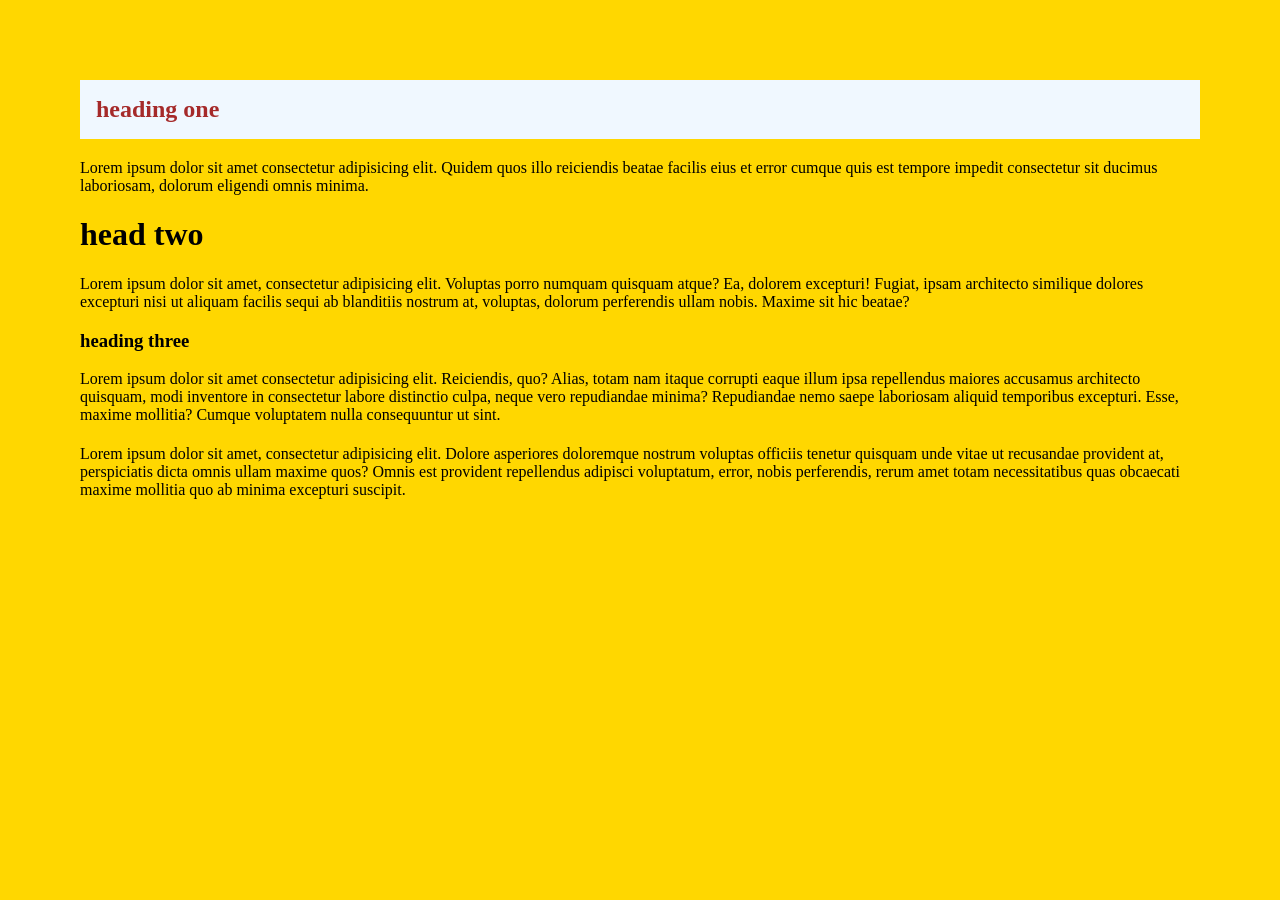
==== week2/index.html @ 1b95c394 "started week2 leason" ====
<!DOCTYPE html>
<html lang="en">
<head>
    <meta charset="UTF-8">
    <meta name="viewport" content="width=device-width, initial-scale=1.0">
    <title>CSS foundation</title>
    <link rel="stylesheet" href="style.css">
</head>
<body>
    <h2>heading one</h2>
    <p>    Lorem ipsum dolor sit amet consectetur adipisicing elit. Quidem quos illo reiciendis beatae facilis eius et error cumque quis est tempore impedit consectetur sit ducimus laboriosam, dolorum eligendi omnis minima.</p>

    <h1> head two</h1>
    <pc style="color: black;">Lorem ipsum dolor sit amet, consectetur adipisicing elit. Voluptas porro numquam quisquam atque? Ea, dolorem excepturi! Fugiat, ipsam architecto similique dolores excepturi nisi ut aliquam facilis sequi ab blanditiis nostrum at, voluptas, dolorum perferendis ullam nobis. Maxime sit hic beatae?</p>


    <h3> heading three</h3>
    <p>Lorem ipsum dolor sit amet consectetur adipisicing elit. Reiciendis, quo? Alias, totam nam itaque corrupti eaque illum ipsa repellendus maiores accusamus architecto quisquam, modi inventore in consectetur labore distinctio culpa, neque vero repudiandae minima? Repudiandae nemo saepe laboriosam aliquid temporibus excepturi. Esse, maxime mollitia? Cumque voluptatem nulla consequuntur ut sint.</p>

    <h4></h4>
    <p>Lorem ipsum dolor sit amet, consectetur adipisicing elit. Dolore asperiores doloremque nostrum voluptas officiis tenetur quisquam unde vitae ut recusandae provident at, perspiciatis dicta omnis ullam maxime quos? Omnis est provident repellendus adipisci voluptatum, error, nobis perferendis, rerum amet totam necessitatibus quas obcaecati maxime mollitia quo ab minima excepturi suscipit.</p>
    
</body>
</html>
---- week2/style.css ----
/* Element selector */
body{ 
    font-family: 'Times New Roman', Times, serif;
margin: 5rem;
background-color: gold;
}

h2{
    color:  brown;
    background-color: aliceblue;
    padding: 1rem;



}
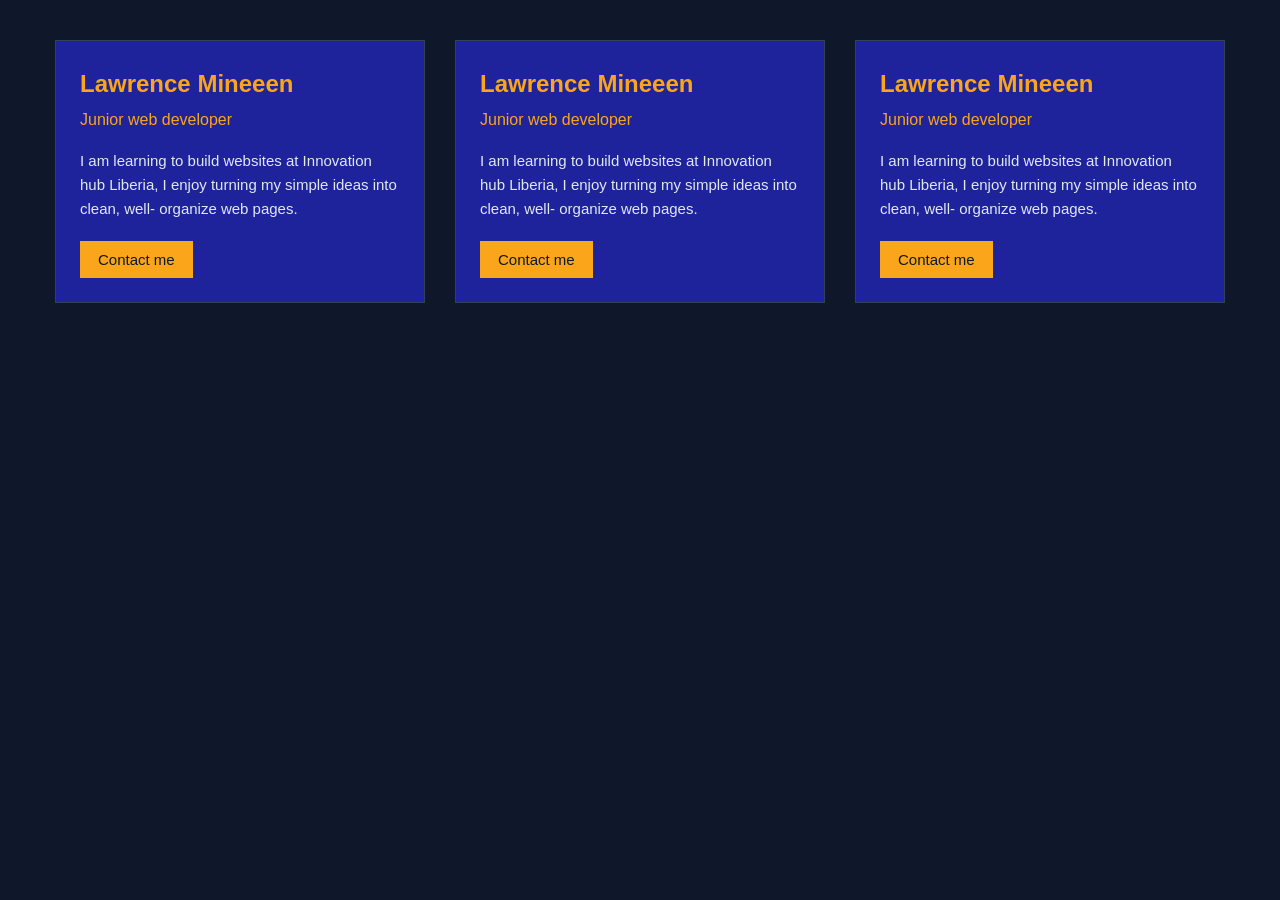
==== commit 0b86b675: "completed the CSS foundation" ====
--- a/week2/index.html
+++ b/week2/index.html
@@ -3,22 +3,37 @@
 <head>
     <meta charset="UTF-8">
     <meta name="viewport" content="width=device-width, initial-scale=1.0">
-    <title>CSS foundation</title>
+    <title>My Profile card</title>
     <link rel="stylesheet" href="style.css">
 </head>
 <body>
-    <h2>heading one</h2>
-    <p>    Lorem ipsum dolor sit amet consectetur adipisicing elit. Quidem quos illo reiciendis beatae facilis eius et error cumque quis est tempore impedit consectetur sit ducimus laboriosam, dolorum eligendi omnis minima.</p>
+    <div class="container">
+ <div id="Profile" class="card">
+    <h1 id="name">Lawrence Mineeen</h1>
+<p class="role">Junior web developer</p>
+<p class="bio">I am learning to build websites at Innovation hub Liberia,
+    I enjoy turning my simple ideas into clean, well- organize web pages.  </p>
 
-    <h1> head two</h1>
-    <pc style="color: black;">Lorem ipsum dolor sit amet, consectetur adipisicing elit. Voluptas porro numquam quisquam atque? Ea, dolorem excepturi! Fugiat, ipsam architecto similique dolores excepturi nisi ut aliquam facilis sequi ab blanditiis nostrum at, voluptas, dolorum perferendis ullam nobis. Maxime sit hic beatae?</p>
+<button type="button" class="btn"> Contact me</button>
+ </div>  
+ 
+ <div id="Profile" class="card">
+    <h1 id="name">Lawrence Mineeen</h1>
+<p class="role">Junior web developer</p>
+<p class="bio">I am learning to build websites at Innovation hub Liberia,
+    I enjoy turning my simple ideas into clean, well- organize web pages.  </p>
 
+<button type="button" class="btn"> Contact me</button>
+ </div>  
+ <div id="Profile" class="card">
+    <h1 id="name">Lawrence Mineeen</h1>
+<p class="role">Junior web developer</p>
+<p class="bio">I am learning to build websites at Innovation hub Liberia,
+    I enjoy turning my simple ideas into clean, well- organize web pages.  </p>
 
-    <h3> heading three</h3>
-    <p>Lorem ipsum dolor sit amet consectetur adipisicing elit. Reiciendis, quo? Alias, totam nam itaque corrupti eaque illum ipsa repellendus maiores accusamus architecto quisquam, modi inventore in consectetur labore distinctio culpa, neque vero repudiandae minima? Repudiandae nemo saepe laboriosam aliquid temporibus excepturi. Esse, maxime mollitia? Cumque voluptatem nulla consequuntur ut sint.</p>
+<button type="button" class="btn"> Contact me</button>
+ </div>  
 
-    <h4></h4>
-    <p>Lorem ipsum dolor sit amet, consectetur adipisicing elit. Dolore asperiores doloremque nostrum voluptas officiis tenetur quisquam unde vitae ut recusandae provident at, perspiciatis dicta omnis ullam maxime quos? Omnis est provident repellendus adipisci voluptatum, error, nobis perferendis, rerum amet totam necessitatibus quas obcaecati maxime mollitia quo ab minima excepturi suscipit.</p>
-    
+ </div>  
 </body>
 </html>
--- a/week2/style.css
+++ b/week2/style.css
@@ -1,15 +1,58 @@
-/* Element selector */
-body{ 
-    font-family: 'Times New Roman', Times, serif;
-margin: 5rem;
-background-color: gold;
+:root{
+--bg: #0f172a;
+--card-bg: #1e239b;
+--text: #e2e8f0;
+--primary: #faa51a;
 }
 
-h2{
-    color:  brown;
-    background-color: aliceblue;
-    padding: 1rem;
+body{
+    background-color: var(--bg);
+    color:   var(--text);
+    font-family: Arial, Helvetica, sans-serif;
+    line-height: 1.6;
+margin: 0;
+padding: 40px;
+}
 
 
+#Profile{
+    width: 320px;
+    margin:0 auto;
+}
 
+
+.card{
+background-color: var(--card-bg);
+padding: 24px;
+border: 1px solid rgb(51,65,85);
+}
+
+#name{
+    color: var(--primary);
+    font-size: 24px;
+    margin: 0;
+}
+
+
+.role{
+color: var(--primary);
+font-size: 16px;
+margin: 4px 0 16px 0;
+}
+
+.bio{
+    font-size: 15px;
+    line-height: 1.6;
+    margin: 0 0 20px 0;
+}
+
+ .btn{
+        background-color: var(--primary);
+        color: #0f172a;
+        border: none;
+        padding: 10px 18px;
+        font-size: 15px;
+    }
+.container{
+    display: flex;
 }
